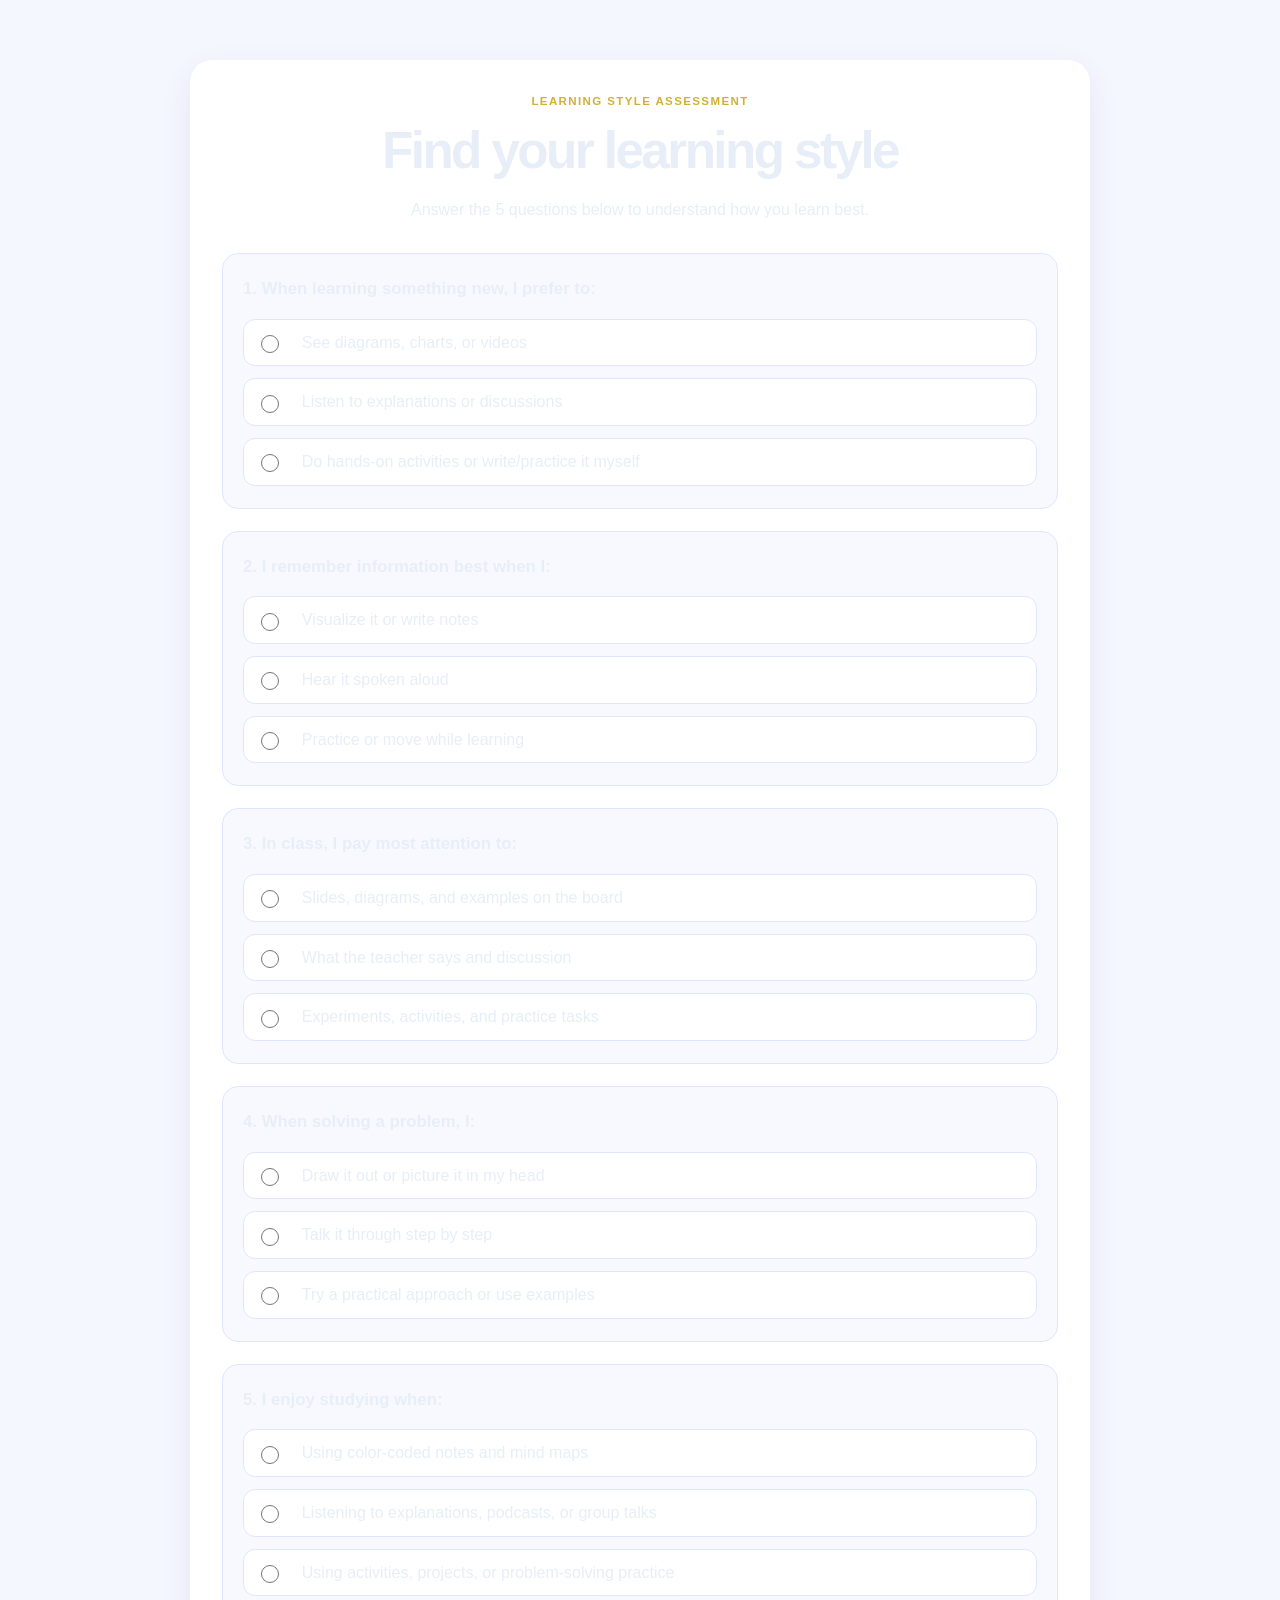
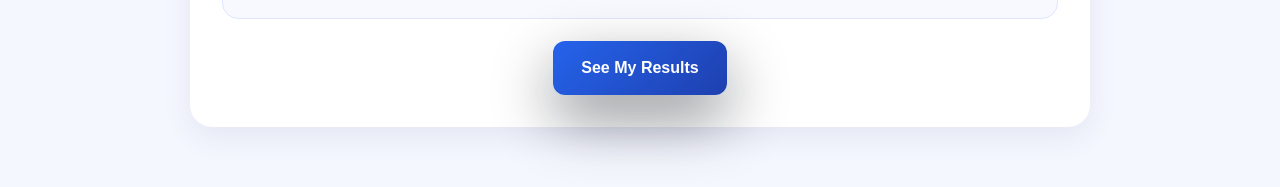
==== assessment.html @ 217c9e6c "Create the full multi-page assessment → results → subjects → tutor flow for the education website" ====
<!DOCTYPE html>
<html lang="en">
  <head>
    <meta charset="UTF-8" />
    <meta name="viewport" content="width=device-width, initial-scale=1.0" />
    <title>Assessment | LearnigGuide</title>
    <link rel="stylesheet" href="styles.css" />
    <style>
      body {
        background: #f5f7ff;
        font-family: 'Inter', sans-serif;
        margin: 0;
      }
      .page-shell {
        max-width: 900px;
        margin: 60px auto;
        background: #fff;
        padding: 32px;
        border-radius: 22px;
        box-shadow: 0 10px 30px rgba(23, 37, 84, 0.08);
      }
      .page-header {
        text-align: center;
        margin-bottom: 30px;
      }
      .quiz-question {
        background: #f7f9ff;
        border: 1px solid #dfe7ff;
        border-radius: 16px;
        padding: 22px 20px;
        margin-bottom: 22px;
      }
      .question-text {
        display: block;
        font-size: 1.05rem;
        font-weight: 700;
        margin-bottom: 16px;
      }
      .options {
        display: grid;
        gap: 12px;
      }
      .option {
        display: flex;
        align-items: center;
        gap: 10px;
        background: #fff;
        border: 1px solid #dfe7ff;
        border-radius: 12px;
        padding: 10px 12px;
      }
      .option input {
        width: 18px;
        height: 18px;
      }
      .btn-row {
        display: flex;
        justify-content: center;
        margin-top: 10px;
      }
      .button {
        display: inline-block;
        border: none;
        border-radius: 12px;
        padding: 14px 28px;
        font-weight: 700;
        text-decoration: none;
        cursor: pointer;
      }
      .button.primary {
        background: linear-gradient(135deg, #2563eb, #1e40af);
        color: white;
      }
    </style>
  </head>
  <body>
    <div class="page-shell">
      <div class="page-header">
        <p class="eyebrow">Learning Style Assessment</p>
        <h1>Find your learning style</h1>
        <p>Answer the 5 questions below to understand how you learn best.</p>
      </div>

      <form id="learningQuiz">
        <div class="quiz-question">
          <label class="question-text">1. When learning something new, I prefer to:</label>
          <div class="options">
            <label class="option"><input type="radio" name="q1" value="visual" /> <span>See diagrams, charts, or videos</span></label>
            <label class="option"><input type="radio" name="q1" value="auditory" /> <span>Listen to explanations or discussions</span></label>
            <label class="option"><input type="radio" name="q1" value="kinesthetic" /> <span>Do hands-on activities or write/practice it myself</span></label>
          </div>
        </div>

        <div class="quiz-question">
          <label class="question-text">2. I remember information best when I:</label>
          <div class="options">
            <label class="option"><input type="radio" name="q2" value="visual" /> <span>Visualize it or write notes</span></label>
            <label class="option"><input type="radio" name="q2" value="auditory" /> <span>Hear it spoken aloud</span></label>
            <label class="option"><input type="radio" name="q2" value="kinesthetic" /> <span>Practice or move while learning</span></label>
          </div>
        </div>

        <div class="quiz-question">
          <label class="question-text">3. In class, I pay most attention to:</label>
          <div class="options">
            <label class="option"><input type="radio" name="q3" value="visual" /> <span>Slides, diagrams, and examples on the board</span></label>
            <label class="option"><input type="radio" name="q3" value="auditory" /> <span>What the teacher says and discussion</span></label>
            <label class="option"><input type="radio" name="q3" value="kinesthetic" /> <span>Experiments, activities, and practice tasks</span></label>
          </div>
        </div>

        <div class="quiz-question">
          <label class="question-text">4. When solving a problem, I:</label>
          <div class="options">
            <label class="option"><input type="radio" name="q4" value="visual" /> <span>Draw it out or picture it in my head</span></label>
            <label class="option"><input type="radio" name="q4" value="auditory" /> <span>Talk it through step by step</span></label>
            <label class="option"><input type="radio" name="q4" value="kinesthetic" /> <span>Try a practical approach or use examples</span></label>
          </div>
        </div>

        <div class="quiz-question">
          <label class="question-text">5. I enjoy studying when:</label>
          <div class="options">
            <label class="option"><input type="radio" name="q5" value="visual" /> <span>Using color-coded notes and mind maps</span></label>
            <label class="option"><input type="radio" name="q5" value="auditory" /> <span>Listening to explanations, podcasts, or group talks</span></label>
            <label class="option"><input type="radio" name="q5" value="kinesthetic" /> <span>Using activities, projects, or problem-solving practice</span></label>
          </div>
        </div>

        <div class="btn-row">
          <button type="submit" class="button primary">See My Results</button>
        </div>
      </form>
    </div>

    <script>
      const quizForm = document.getElementById('learningQuiz');

      quizForm.addEventListener('submit', (event) => {
        event.preventDefault();

        const answers = { visual: 0, auditory: 0, kinesthetic: 0 };

        for (let i = 1; i <= 5; i++) {
          const selected = document.querySelector(`input[name="q${i}"]:checked`);
          if (selected) {
            answers[selected.value] += 1;
          }
        }

        const dominantStyle = Object.keys(answers).sort((a, b) => answers[b] - answers[a])[0];
        localStorage.setItem('learningStyle', dominantStyle);
        window.location.href = 'results.html';
      });
    </script>
  </body>
</html>
---- styles.css ----
:root {
  --bg: #0a1428;
  --bg-soft: #111d2e;
  --surface: #162240;
  --card: rgba(255, 255, 255, 0.03);
  --text: #e8eef7;
  --muted: #a8b5c9;
  --primary: #d4af37;
  --primary-strong: #c19a2a;
  --accent: #4da6ff;
  --border: rgba(212, 175, 55, 0.12);
  --shadow: 0 24px 60px rgba(4, 10, 20, 0.45);
  --success: #4ade80;
  --warning: #fbbf24;
}

* {
  box-sizing: border-box;
}

html {
  scroll-behavior: smooth;
}

body {
  margin: 0;
  font-family: "Inter", sans-serif;
  background: linear-gradient(180deg, var(--bg) 0%, #0d0f1a 100%);
  color: var(--text);
  line-height: 1.6;
}

a {
  color: inherit;
  text-decoration: none;
}

img {
  max-width: 100%;
  display: block;
}

button {
  font: inherit;
}

input[type="radio"],
input[type="text"] {
  cursor: pointer;
}

.container {
  width: min(1120px, calc(100% - 2rem));
  margin: 0 auto;
}

.section {
  padding: 6rem 0;
}

.alt-bg {
  background: rgba(212, 175, 55, 0.02);
}

.site-header {
  position: sticky;
  top: 0;
  z-index: 20;
  backdrop-filter: blur(18px);
  background: rgba(10, 20, 40, 0.7);
  border-bottom: 1px solid var(--border);
}

.nav {
  display: flex;
  align-items: center;
  justify-content: space-between;
  min-height: 72px;
}

.brand {
  display: inline-flex;
  align-items: center;
  gap: 0.75rem;
  font-weight: 700;
  color: var(--primary);
}

.brand-mark {
  display: grid;
  place-items: center;
  width: 2.2rem;
  height: 2.2rem;
  border-radius: 0.7rem;
  background: linear-gradient(135deg, var(--primary), var(--accent));
  color: #0a1428;
  font-weight: 800;
  font-size: 0.9rem;
}

.nav-links {
  display: flex;
  align-items: center;
  gap: 1.5rem;
  color: var(--muted);
}

.nav-links a {
  transition: color 0.2s ease;
  font-weight: 500;
}

.nav-links a:hover,
.nav-links a:focus-visible {
  color: var(--primary);
}

.menu-toggle {
  display: none;
  border: 0;
  background: transparent;
  color: var(--text);
  font-size: 1.5rem;
  cursor: pointer;
}

.hero {
  padding: 5rem 0 4rem;
}

.hero-grid {
  display: grid;
  grid-template-columns: 1.15fr 0.85fr;
  gap: 2rem;
  align-items: center;
}

.eyebrow {
  margin: 0 0 0.75rem;
  text-transform: uppercase;
  letter-spacing: 0.12em;
  color: var(--primary);
  font-weight: 700;
  font-size: 0.72rem;
}

h1,
h2,
h3,
h4 {
  margin-top: 0;
  line-height: 1.15;
}

h1 {
  font-size: clamp(2.7rem, 4vw, 4.6rem);
  margin-bottom: 1rem;
  letter-spacing: -0.05em;
  color: var(--text);
}

h2 {
  font-size: clamp(2rem, 3vw, 3rem);
  margin-bottom: 1rem;
  color: var(--text);
}

h3 {
  font-size: 1.3rem;
  margin-bottom: 0.6rem;
  color: var(--text);
}

h4 {
  font-size: 1.1rem;
  margin-bottom: 0.5rem;
  color: var(--primary);
}

.lead {
  font-size: 1.1rem;
  max-width: 640px;
  color: var(--muted);
}

.intro-text {
  color: var(--muted);
  font-size: 1.05rem;
  margin-top: 0.5rem;
}

.cta-row {
  display: flex;
  flex-wrap: wrap;
  gap: 1rem;
  margin: 2rem 0 1.6rem;
}

.button {
  display: inline-flex;
  align-items: center;
  justify-content: center;
  min-height: 48px;
  padding: 0.8rem 1.4rem;
  border-radius: 0.9rem;
  font-weight: 700;
  border: 1px solid transparent;
  transition: transform 0.2s ease, box-shadow 0.2s ease, background 0.2s ease;
  cursor: pointer;
}

.button:hover,
.button:focus-visible {
  transform: translateY(-1px);
}

.button.primary {
  background: linear-gradient(135deg, var(--primary), var(--primary-strong));
  color: #0a1428;
  box-shadow: var(--shadow);
  font-weight: 700;
}

.button.primary:hover {
  box-shadow: 0 30px 70px rgba(212, 175, 55, 0.2);
}

.button.secondary {
  background: rgba(212, 175, 55, 0.08);
  border-color: var(--border);
  color: var(--primary);
}

.button.secondary:hover {
  background: rgba(212, 175, 55, 0.15);
}

.button.small {
  padding: 0.6rem 1.2rem;
  font-size: 0.95rem;
  min-height: 44px;
}

.trust-list {
  list-style: none;
  padding: 0;
  margin: 0;
  display: flex;
  flex-wrap: wrap;
  gap: 0.8rem 1.4rem;
  color: var(--muted);
  font-size: 0.96rem;
}

.trust-list li::before {
  content: "✓";
  color: var(--primary);
  margin-right: 0.5rem;
  font-weight: bold;
}

.hero-card {
  display: flex;
  justify-content: center;
  align-items: center;
}

.learning-visual {
  position: relative;
  width: 300px;
  height: 300px;
  display: flex;
  align-items: center;
  justify-content: center;
}

.learning-circle {
  position: absolute;
  width: 120px;
  height: 120px;
  border-radius: 50%;
  display: flex;
  align-items: center;
  justify-content: center;
  font-weight: 700;
  border: 2px solid;
  text-align: center;
  font-size: 1rem;
}

.visual-1 {
  background: rgba(77, 166, 255, 0.1);
  border-color: var(--accent);
  color: var(--accent);
  top: 0;
  left: 50%;
  transform: translateX(-50%);
}

.visual-2 {
  background: rgba(212, 175, 55, 0.1);
  border-color: var(--primary);
  color: var(--primary);
  bottom: 20px;
  left: 0;
}

.visual-3 {
  background: rgba(74, 222, 128, 0.1);
  border-color: var(--success);
  color: var(--success);
  bottom: 20px;
  right: 0;
}

.section-heading {
  max-width: 760px;
  margin-bottom: 2.5rem;
}

.feature-grid {
  display: grid;
  grid-template-columns: repeat(3, minmax(0, 1fr));
  gap: 1.5rem;
}

.feature-card,
.subject-card,
.quiz-question,
.cta-box {
  background: var(--card);
  border: 1px solid var(--border);
  border-radius: 1.2rem;
}

.feature-card {
  padding: 1.5rem;
  box-shadow: inset 0 1px 0 rgba(212, 175, 55, 0.05);
}

.icon {
  display: grid;
  place-items: center;
  width: 3rem;
  height: 3rem;
  border-radius: 0.8rem;
  margin-bottom: 1rem;
  background: rgba(212, 175, 55, 0.12);
  font-size: 1.4rem;
}

.feature-card p,
.subject-card p {
  margin: 0;
  color: var(--muted);
}

.quiz-container {
  max-width: 800px;
  margin: 0 auto;
}

.quiz-form {
  display: grid;
  gap: 1.8rem;
}

.quiz-question {
  padding: 1.5rem;
}

.question-text {
  display: block;
  font-weight: 600;
  margin-bottom: 1rem;
  color: var(--text);
}

.options {
  display: grid;
  gap: 0.8rem;
}

.option {
  display: flex;
  align-items: center;
  padding: 0.8rem 1rem;
  border-radius: 0.7rem;
  background: rgba(212, 175, 55, 0.04);
  border: 1px solid rgba(212, 175, 55, 0.08);
  cursor: pointer;
  transition: background 0.2s ease, border-color 0.2s ease;
}

.option:hover {
  background: rgba(212, 175, 55, 0.08);
  border-color: var(--border);
}

.option input[type="radio"] {
  margin-right: 0.8rem;
  width: 18px;
  height: 18px;
  accent-color: var(--primary);
}

.option span {
  flex: 1;
  color: var(--text);
}

.quiz-submit {
  width: 100%;
  margin-top: 1rem;
  min-height: 52px;
}

.quiz-result {
  max-width: 600px;
  margin: 2rem auto 0;
  opacity: 1;
  transition: opacity 0.3s ease;
}

.quiz-result.hidden {
  display: none;
}

.result-box {
  background: linear-gradient(135deg, rgba(212, 175, 55, 0.12), rgba(77, 166, 255, 0.08));
  border: 1px solid var(--border);
  border-radius: 1.2rem;
  padding: 2rem;
  text-align: center;
}

.result-label {
  color: var(--muted);
  margin: 0 0 0.5rem;
  font-size: 0.95rem;
  text-transform: uppercase;
  letter-spacing: 0.08em;
}

.result-style {
  font-size: 2rem;
  color: var(--primary);
  margin: 0.5rem 0 1rem;
}

.result-description {
  color: var(--muted);
  margin-bottom: 1.5rem;
  line-height: 1.7;
}

.subjects-grid {
  display: grid;
  grid-template-columns: repeat(3, minmax(0, 1fr));
  gap: 1.5rem;
}

.subject-card {
  padding: 1.8rem;
  display: flex;
  flex-direction: column;
  gap: 1rem;
}

.subject-icon {
  font-size: 2.5rem;
}

.topics-list {
  list-style: none;
  padding: 0;
  margin: 0.8rem 0;
  display: grid;
  gap: 0.5rem;
  color: var(--muted);
  font-size: 0.95rem;
}

.topics-list li::before {
  content: "→";
  color: var(--primary);
  margin-right: 0.5rem;
}

.split {
  display: grid;
  grid-template-columns: 1fr 1.2fr;
  align-items: center;
  gap: 2rem;
}

.steps-vertical {
  display: grid;
  gap: 1.5rem;
}

.step-vertical {
  display: flex;
  gap: 1.2rem;
  align-items: flex-start;
}

.step-num {
  display: inline-flex;
  align-items: center;
  justify-content: center;
  width: 2.8rem;
  height: 2.8rem;
  border-radius: 0.9rem;
  background: linear-gradient(135deg, var(--primary), var(--accent));
  color: #0a1428;
  font-weight: 800;
  flex-shrink: 0;
}

.step-vertical h4 {
  margin-bottom: 0.3rem;
}

.step-vertical p {
  margin: 0;
  color: var(--muted);
  font-size: 0.95rem;
}

.cta-section {
  padding-top: 2rem;
}

.cta-box {
  display: flex;
  justify-content: space-between;
  align-items: center;
  gap: 2rem;
  padding: 2.2rem;
  background: linear-gradient(135deg, rgba(212, 175, 55, 0.15), rgba(77, 166, 255, 0.1));
  border: 1px solid var(--border);
}

.site-footer {
  border-top: 1px solid var(--border);
  padding: 1.4rem 0 2rem;
  color: var(--muted);
}

.footer-row {
  display: flex;
  justify-content: space-between;
  gap: 1rem;
  flex-wrap: wrap;
}

/* Modal Styles */
.modal {
  position: fixed;
  top: 0;
  left: 0;
  right: 0;
  bottom: 0;
  background: rgba(0, 0, 0, 0.7);
  display: flex;
  align-items: center;
  justify-content: center;
  z-index: 1000;
  opacity: 1;
  transition: opacity 0.3s ease;
}

.modal.hidden {
  display: none;
  opacity: 0;
}

.modal-content {
  background: linear-gradient(135deg, var(--bg-soft) 0%, var(--surface) 100%);
  border: 1px solid var(--border);
  border-radius: 1.5rem;
  width: min(900px, calc(100% - 2rem));
  max-height: 80vh;
  overflow-y: auto;
  box-shadow: var(--shadow);
  position: relative;
}

.modal-close {
  position: absolute;
  top: 1.5rem;
  right: 1.5rem;
  background: transparent;
  border: none;
  color: var(--text);
  font-size: 2rem;
  cursor: pointer;
  padding: 0;
  width: 2.5rem;
  height: 2.5rem;
  display: flex;
  align-items: center;
  justify-content: center;
  transition: color 0.2s ease;
  z-index: 1001;
}

.modal-close:hover {
  color: var(--primary);
}

.modal-header {
  padding: 2rem 2rem 1rem;
  border-bottom: 1px solid var(--border);
}

.modal-header h2 {
  margin: 0 0 0.3rem;
  color: var(--primary);
}

.modal-header p {
  margin: 0;
  color: var(--muted);
  font-size: 0.95rem;
}

.modal-body {
  padding: 2rem;
  display: grid;
  grid-template-columns: 1fr 1fr;
  gap: 2rem;
}

.chat-section {
  display: flex;
  flex-direction: column;
  gap: 1rem;
}

.chat-box {
  background: rgba(255, 255, 255, 0.02);
  border: 1px solid var(--border);
  border-radius: 1rem;
  padding: 1.5rem;
  height: 400px;
  overflow-y: auto;
  display: flex;
  flex-direction: column;
  gap: 1rem;
}

.chat-message {
  display: flex;
  gap: 0.8rem;
  animation: slideIn 0.3s ease;
}

@keyframes slideIn {
  from {
    opacity: 0;
    transform: translateY(10px);
  }
  to {
    opacity: 1;
    transform: translateY(0);
  }
}

.chat-message.user {
  justify-content: flex-end;
}

.chat-message.ai {
  justify-content: flex-start;
}

.chat-bubble {
  max-width: 85%;
  padding: 0.8rem 1rem;
  border-radius: 0.8rem;
  word-wrap: break-word;
  line-height: 1.5;
  font-size: 0.95rem;
}

.chat-message.user .chat-bubble {
  background: linear-gradient(135deg, var(--primary), var(--primary-strong));
  color: #0a1428;
}

.chat-message.ai .chat-bubble {
  background: rgba(212, 175, 55, 0.1);
  color: var(--text);
  border: 1px solid var(--border);
}

.chat-input-wrapper {
  display: flex;
  gap: 0.8rem;
}

.chat-input {
  flex: 1;
  background: rgba(255, 255, 255, 0.05);
  border: 1px solid var(--border);
  border-radius: 0.8rem;
  padding: 0.8rem 1rem;
  color: var(--text);
  font-family: inherit;
  transition: border-color 0.2s ease;
}

.chat-input:focus {
  outline: none;
  border-color: var(--primary);
}

.chat-input::placeholder {
  color: var(--muted);
}

.recommendations-section {
  display: flex;
  flex-direction: column;
  gap: 1rem;
}

.recommendations-section.hidden {
  display: none;
}

.recommendations-section h3 {
  margin-top: 0;
  color: var(--primary);
}

.recommendations-box {
  background: rgba(255, 255, 255, 0.02);
  border: 1px solid var(--border);
  border-radius: 1rem;
  padding: 1.5rem;
  height: 400px;
  overflow-y: auto;
  display: flex;
  flex-direction: column;
  gap: 1.2rem;
}

.recommendation-item {
  background: rgba(212, 175, 55, 0.08);
  border-left: 3px solid var(--primary);
  padding: 1rem;
  border-radius: 0.7rem;
}

.recommendation-item h4 {
  margin-top: 0;
  margin-bottom: 0.5rem;
}

.recommendation-item p {
  margin: 0.3rem 0;
  font-size: 0.9rem;
  color: var(--muted);
}

.loading {
  display: flex;
  align-items: center;
  gap: 0.5rem;
  color: var(--muted);
}

.loading-dot {
  width: 8px;
  height: 8px;
  border-radius: 50%;
  background: var(--primary);
  animation: bounce 1.4s infinite;
}

.loading-dot:nth-child(2) {
  animation-delay: 0.2s;
}

.loading-dot:nth-child(3) {
  animation-delay: 0.4s;
}

@keyframes bounce {
  0%,
  80%,
  100% {
    transform: scale(0.8);
    opacity: 0.5;
  }
  40% {
    transform: scale(1);
    opacity: 1;
  }
}

@media (max-width: 860px) {
  .hero-grid,
  .feature-grid,
  .subjects-grid,
  .split {
    grid-template-columns: 1fr;
  }

  .modal-body {
    grid-template-columns: 1fr;
  }

  .nav-links {
    display: none;
    position: absolute;
    left: 1rem;
    right: 1rem;
    top: calc(100% + 0.5rem);
    flex-direction: column;
    align-items: flex-start;
    padding: 1rem 1.2rem;
    background: rgba(10, 20, 40, 0.96);
    border: 1px solid var(--border);
    border-radius: 0.9rem;
    gap: 0.8rem;
  }

  .nav-links.is-open {
    display: flex;
  }

  .menu-toggle {
    display: inline-block;
  }

  .cta-box {
    flex-direction: column;
    align-items: flex-start;
  }

  .learning-visual {
    width: 250px;
    height: 250px;
  }

  .learning-circle {
    width: 100px;
    height: 100px;
    font-size: 0.85rem;
  }
}
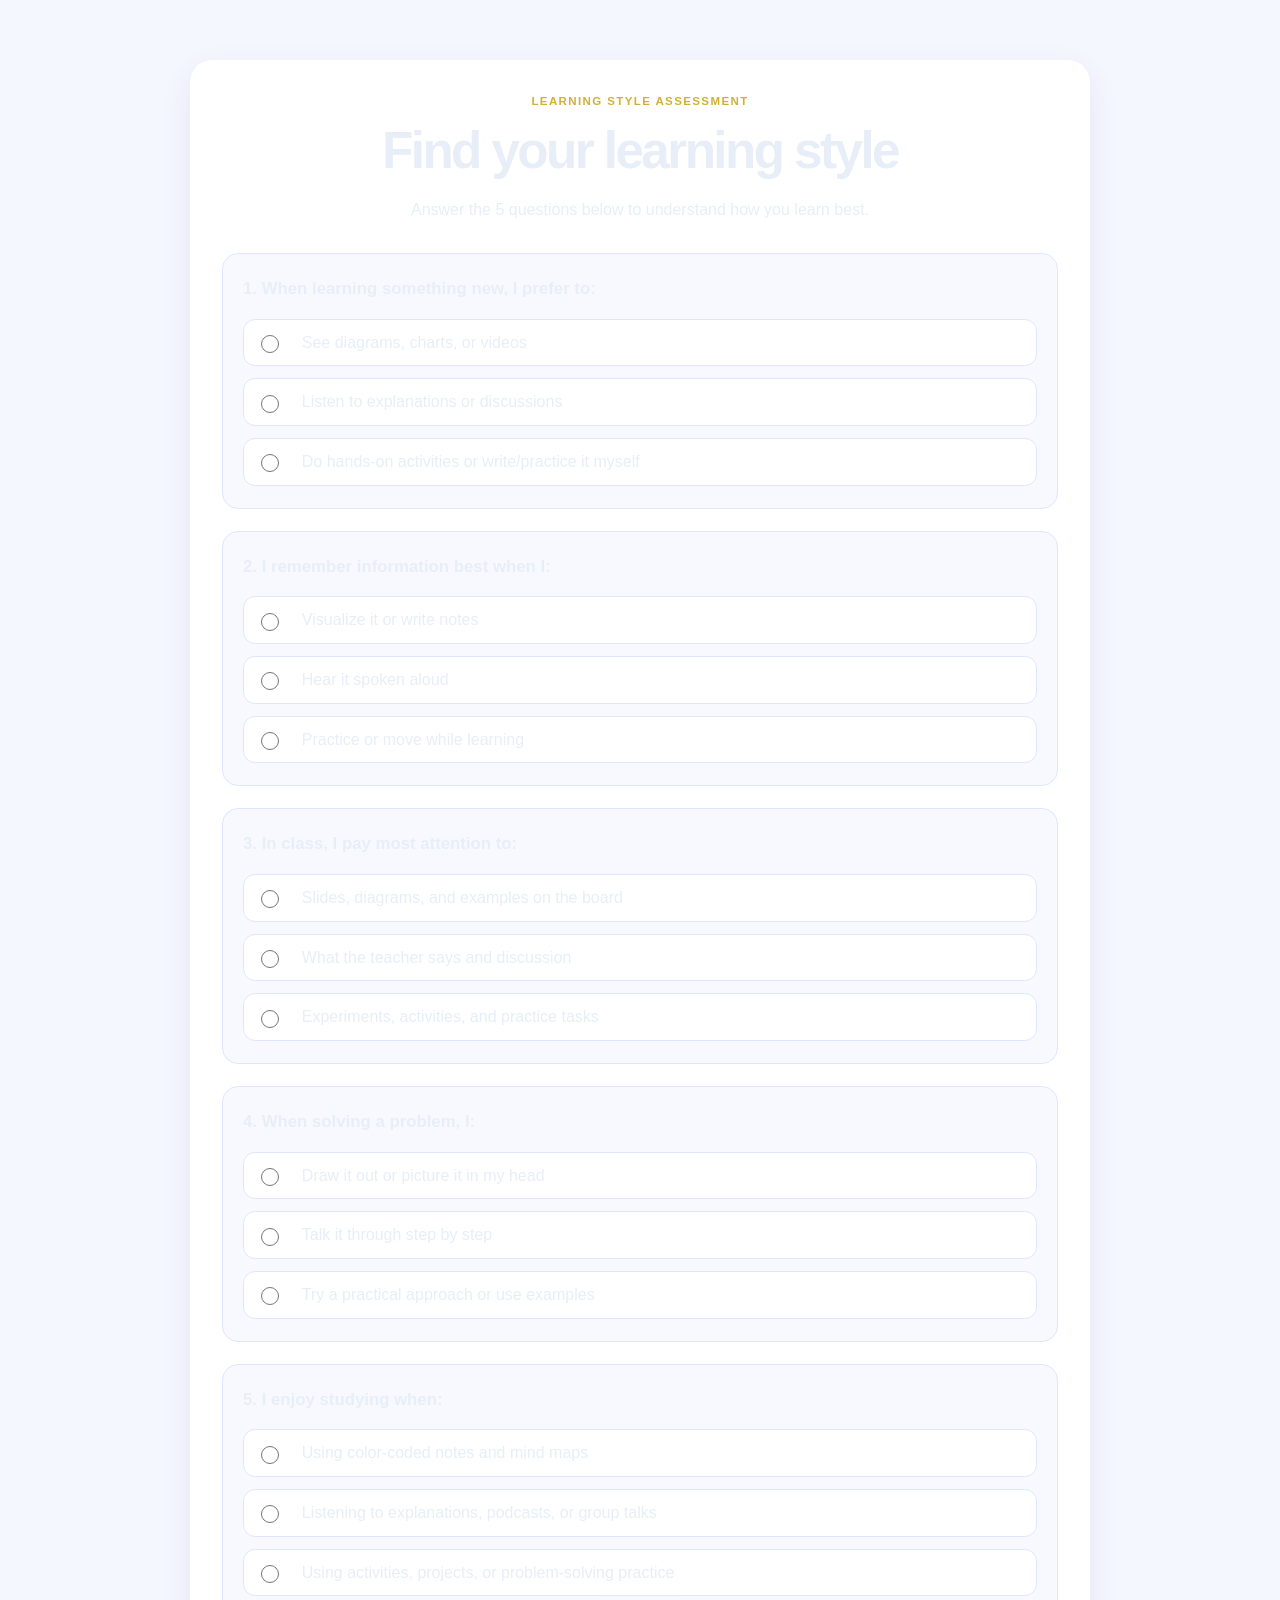
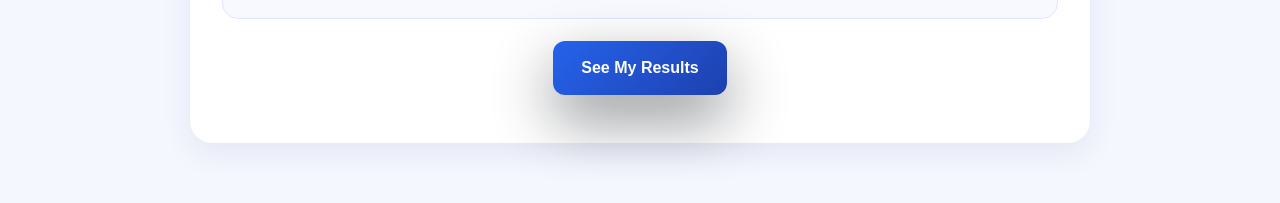
==== commit ee203c7a: "Update assessment.html" ====
--- a/assessment.html
+++ b/assessment.html
@@ -1,3 +1,10 @@
+<!-- Google Tag Manager -->
+<script>(function(w,d,s,l,i){w[l]=w[l]||[];w[l].push({'gtm.start':
+new Date().getTime(),event:'gtm.js'});var f=d.getElementsByTagName(s)[0],
+j=d.createElement(s),dl=l!='dataLayer'?'&l='+l:'';j.async=true;j.src=
+'https://www.googletagmanager.com/gtm.js?id='+i+dl;f.parentNode.insertBefore(j,f);
+})(window,document,'script','dataLayer','GTM-PP5P248T');</script>
+<!-- End Google Tag Manager -->
 <!DOCTYPE html>
 <html lang="en">
   <head>
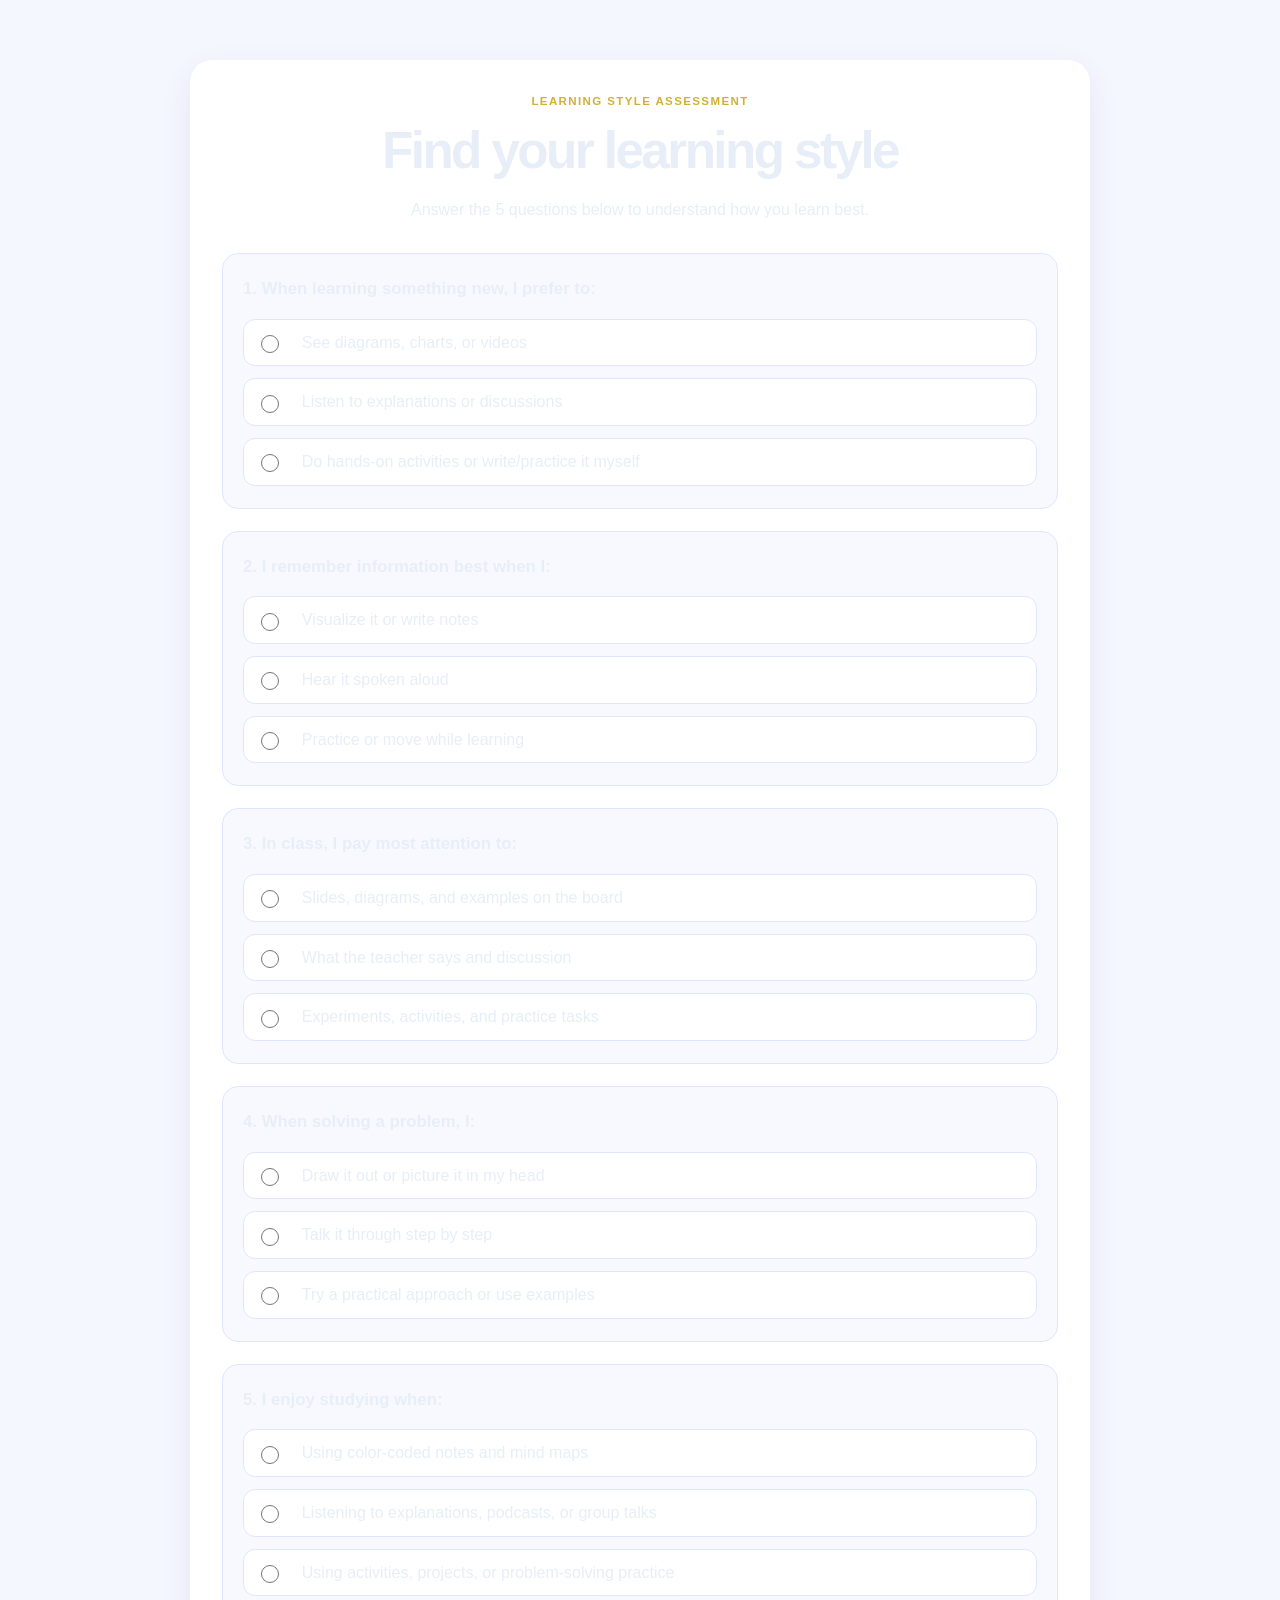
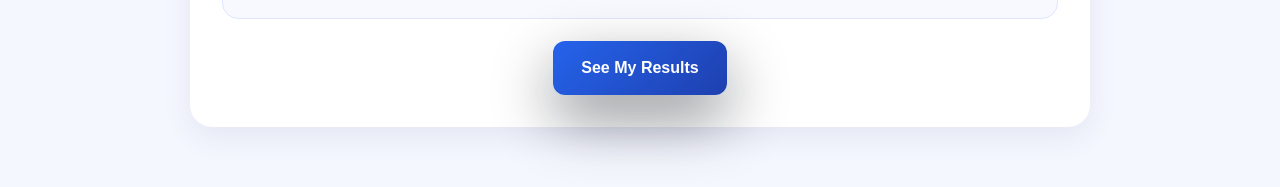
==== commit ee5a3c14: "Update assessment.html" ====
--- a/assessment.html
+++ b/assessment.html
@@ -1,13 +1,15 @@
-<!-- Google Tag Manager -->
-<script>(function(w,d,s,l,i){w[l]=w[l]||[];w[l].push({'gtm.start':
-new Date().getTime(),event:'gtm.js'});var f=d.getElementsByTagName(s)[0],
-j=d.createElement(s),dl=l!='dataLayer'?'&l='+l:'';j.async=true;j.src=
-'https://www.googletagmanager.com/gtm.js?id='+i+dl;f.parentNode.insertBefore(j,f);
-})(window,document,'script','dataLayer','GTM-PP5P248T');</script>
-<!-- End Google Tag Manager -->
 <!DOCTYPE html>
 <html lang="en">
   <head>
+    <!-- Google tag (gtag.js) -->
+<script async src="https://www.googletagmanager.com/gtag/js?id=G-GSS6NQXY2F"></script>
+<script>
+  window.dataLayer = window.dataLayer || [];
+  function gtag(){dataLayer.push(arguments);}
+  gtag('js', new Date());
+
+  gtag('config', 'G-GSS6NQXY2F');
+</script>
     <meta charset="UTF-8" />
     <meta name="viewport" content="width=device-width, initial-scale=1.0" />
     <title>Assessment | LearnigGuide</title>
@@ -81,6 +83,10 @@
     </style>
   </head>
   <body>
+    <!-- Google Tag Manager (noscript) -->
+<noscript><iframe src="https://www.googletagmanager.com/ns.html?id=GTM-PP5P248T"
+height="0" width="0" style="display:none;visibility:hidden"></iframe></noscript>
+<!-- End Google Tag Manager (noscript) -->
     <div class="page-shell">
       <div class="page-header">
         <p class="eyebrow">Learning Style Assessment</p>
